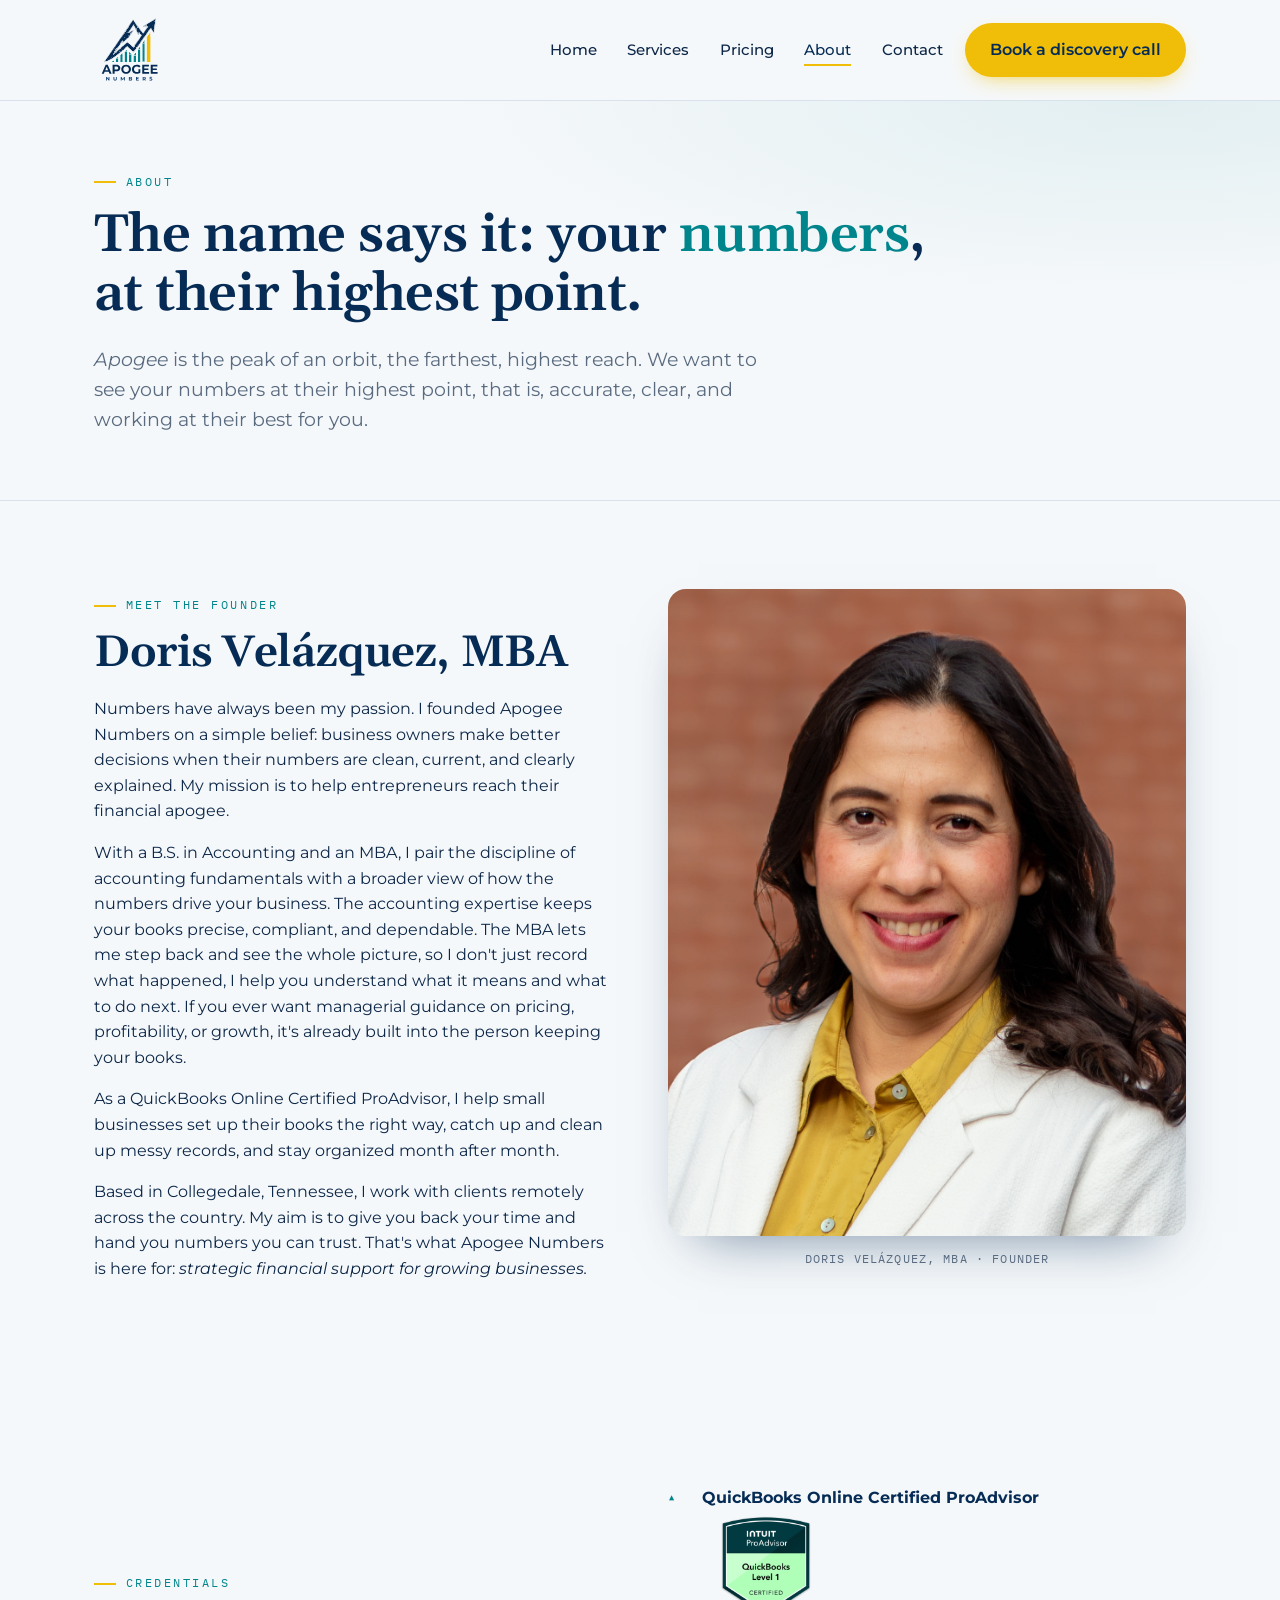
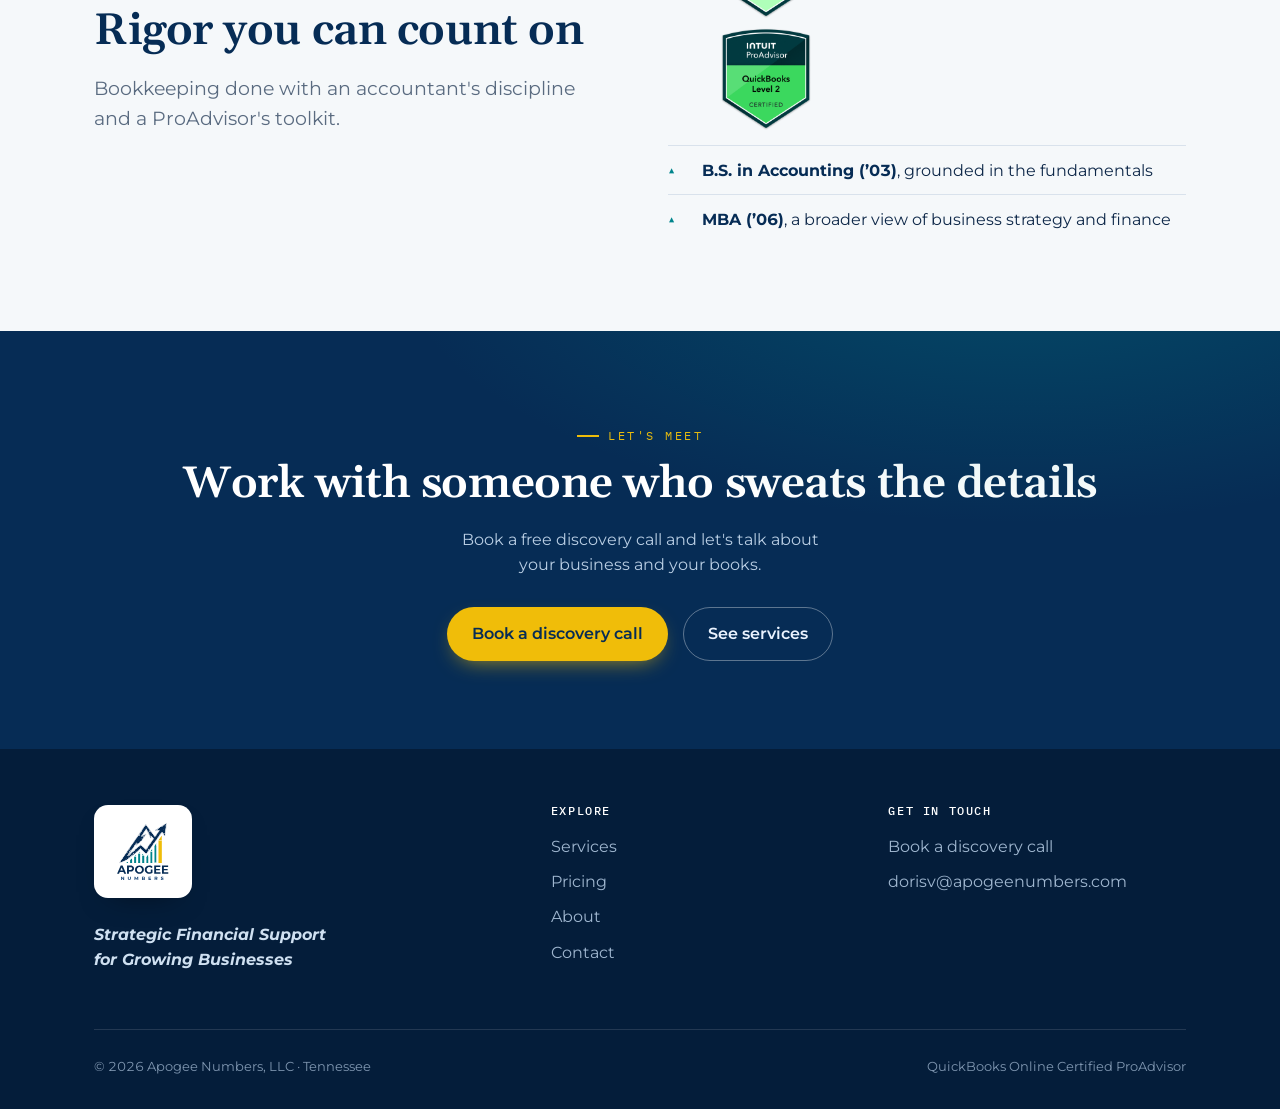
==== about.html @ ad6f719a "Add files via upload" ====
<!DOCTYPE html>
<html lang="en">
<head>
<!-- Google tag (gtag.js) -->
<script async src="https://www.googletagmanager.com/gtag/js?id=G-B1SPWSXXC4"></script>
<script>
  window.dataLayer = window.dataLayer || [];
  function gtag(){dataLayer.push(arguments);}
  gtag('js', new Date());

  gtag('config', 'G-B1SPWSXXC4');
</script>
<meta charset="UTF-8">
<meta name="viewport" content="width=device-width, initial-scale=1.0">
<title>About — Apogee Numbers</title>
<meta name="description" content="Apogee Numbers is a bookkeeping practice founded by Doris Velázquez, MBA, offering strategic financial support for growing businesses. QuickBooks Online Certified ProAdvisor based in Collegedale, Tennessee.">
<link rel="preconnect" href="https://fonts.googleapis.com">
<link rel="preconnect" href="https://fonts.gstatic.com" crossorigin>
<link href="https://fonts.googleapis.com/css2?family=Gelasio:ital,wght@0,400;0,500;0,600;0,700;1,500&family=Montserrat:wght@400;500;600;700&family=IBM+Plex+Mono:wght@400;500&display=swap" rel="stylesheet">
<link rel="stylesheet" href="styles.css">
</head>
<body>

<header class="site-nav">
  <div class="wrap">
        <a class="brand" href="index.html" aria-label="Apogee Numbers home">
      <img class="logo" src="Logo1_transparent.svg" alt="Apogee Numbers" width="130" height="48">
    </a>
    <nav class="nav-right" aria-label="Primary">
      <ul class="nav-links" id="menu">
        <li><a href="index.html">Home</a></li>
        <li><a href="services.html">Services</a></li>
        <li><a href="pricing.html">Pricing</a></li>
        <li><a href="about.html" aria-current="page">About</a></li>
        <li><a href="contact.html">Contact</a></li>
      </ul>
      <a class="btn btn-primary" href="https://calendly.com/apogeenumbers/30min" target="_blank" rel="noopener">Book a discovery call</a>
      <button class="nav-toggle" aria-label="Menu" aria-controls="menu" aria-expanded="false"><span></span><span></span><span></span></button>
    </nav>
  </div>
</header>

<section class="page-hero">
  <div class="wrap">
    <p class="eyebrow">About</p>
    <h1>The name says it: your <span style="color:#00858c;">numbers</span>,<br>at their highest point.</h1>
    <p class="lead"><em>Apogee</em> is the peak of an orbit, the farthest, highest reach. We want to see your numbers at their highest point, that is, accurate, clear, and working at their best for you.</p>
  </div>
</section>

<!-- FOUNDER STORY -->
<section>
  <div class="wrap">
    <div class="split founder reveal">
      <div>
        <p class="eyebrow">Meet the founder</p>
        <h2>Doris Velázquez, MBA</h2>
        <p>Numbers have always been my passion. I founded Apogee Numbers on a simple belief: business owners make better decisions when their numbers are clean, current, and clearly explained. My mission is to help entrepreneurs reach their financial apogee.</p>
        <p>With a B.S. in Accounting and an MBA, I pair the discipline of accounting fundamentals with a broader view of how the numbers drive your business. The accounting expertise keeps your books precise, compliant, and dependable. The MBA lets me step back and see the whole picture, so I don't just record what happened, I help you understand what it means and what to do next. If you ever want managerial guidance on pricing, profitability, or growth, it's already built into the person keeping your books.</p>
        <p>As a QuickBooks Online Certified ProAdvisor, I help small businesses set up their books the right way, catch up and clean up messy records, and stay organized month after month.</p>
        <p>Based in Collegedale, Tennessee, I work with clients remotely across the country. My aim is to give you back your time and hand you numbers you can trust. That's what Apogee Numbers is here for: <em>strategic financial support for growing businesses.</em></p>
      </div>
      <div>
        <img class="avatar" src="Profile.jpeg" alt="Doris Velázquez, MBA, founder of Apogee Numbers">
        <p class="avatar-cap">Doris Velázquez, MBA · Founder</p>
      </div>
    </div>
  </div>
</section>

<!-- CREDENTIALS -->
<section>
  <div class="wrap">
    <div class="split reveal">
      <div>
        <p class="eyebrow">Credentials</p>
        <h2>Rigor you can count on</h2>
        <p class="lead">Bookkeeping done with an accountant's discipline and a ProAdvisor's toolkit.</p>
      </div>
      <ul class="checklist reveal" style="margin-top:0;">
        <li><b>QuickBooks Online Certified ProAdvisor</b> <img class="qbo-badge" src="QBO_Level_1_Badge.png" alt="QuickBooks Certified Level 1"><img class="qbo-badge" src="Level_2_badge.png" alt="QuickBooks Certified Level 2"></li>
        <li><b>B.S. in Accounting (’03)</b>, grounded in the fundamentals</li>
        <li><b>MBA (’06)</b>, a broader view of business strategy and finance</li>
      </ul>
    </div>
  </div>
</section>

<section class="cta-band">
  <div class="wrap">
    <p class="eyebrow" style="justify-content:center;color:var(--gold);">Let's meet</p>
    <h2>Work with someone who sweats the details</h2>
    <p>Book a free discovery call and let's talk about<br>your business and your books.</p>
    <div class="btn-row"><a class="btn btn-primary" href="https://calendly.com/apogeenumbers/30min" target="_blank" rel="noopener">Book a discovery call</a><a class="btn btn-light" href="services.html">See services</a></div>
  </div>
</section>

<footer class="site-foot">
  <div class="wrap">
    <div class="grid">
      <div><a class="foot-logo" href="index.html"><img src="Logo1_transparent.svg" alt="Apogee Numbers" width="150" height="66"></a>
        <p class="tagline-foot">Strategic Financial Support<br>for Growing Businesses</p></div>
      <div><h4>Explore</h4><ul><li><a href="services.html">Services</a></li><li><a href="pricing.html">Pricing</a></li><li><a href="about.html">About</a></li><li><a href="contact.html">Contact</a></li></ul></div>
      <div><h4>Get in touch</h4><ul><li><a href="contact.html">Book a discovery call</a></li><li><a href="mailto:dorisv@apogeenumbers.com">dorisv@apogeenumbers.com</a></li></ul></div>
    </div>
    <div class="foot-bottom"><span>© 2026 Apogee Numbers, LLC · Tennessee</span><span>QuickBooks Online Certified ProAdvisor</span></div>
  </div>
</footer>

<script src="app.js"></script>
</body>
</html>
---- styles.css ----
/* ============================================================
   Apogee Numbers — shared stylesheet
   Palette: navy #062C55 · teal #00858C · gold #F0BD09
   Type: Gelasio (display, Cambria-metric) · Montserrat (body) · IBM Plex Mono (ledger figures)
   ============================================================ */

:root {
  --navy: #062C55;
  --navy-deep: #041d3a;
  --teal: #00858C;
  --teal-soft: #0aa3ab;
  --gold: #F0BD09;
  --ink: #0d2748;
  --muted: #5a6b80;
  --paper: #F5F8FA;
  --paper-2: #eef3f7;
  --white: #ffffff;
  --line: #d9e2ec;
  --radius: 14px;
  --maxw: 1140px;
  --ease: cubic-bezier(0.22, 1, 0.36, 1);
}

* { box-sizing: border-box; }

html { scroll-behavior: smooth; }

body {
  margin: 0;
  font-family: "Montserrat", system-ui, -apple-system, sans-serif;
  color: var(--ink);
  background: var(--paper);
  line-height: 1.6;
  -webkit-font-smoothing: antialiased;
  font-feature-settings: "tnum" 1; /* tabular figures */
}

h1, h2, h3, h4 {
  font-family: "Gelasio", Cambria, Georgia, serif;
  color: var(--navy);
  line-height: 1.12;
  letter-spacing: -0.01em;
  margin: 0 0 0.4em;
  font-weight: 600;
}

h1 { font-size: clamp(2.4rem, 5.5vw, 4rem); }
h2 { font-size: clamp(1.8rem, 3.6vw, 2.75rem); }
h3 { font-size: 1.3rem; }

p { margin: 0 0 1rem; }

a { color: var(--teal); text-decoration: none; }
a:hover { color: var(--teal-soft); }

img, svg { max-width: 100%; display: block; }

.wrap {
  width: 100%;
  max-width: var(--maxw);
  margin-inline: auto;
  padding-inline: 1.5rem;
}

.eyebrow {
  font-family: "IBM Plex Mono", monospace;
  font-size: 0.72rem;
  letter-spacing: 0.22em;
  text-transform: uppercase;
  color: var(--teal);
  margin: 0 0 0.9rem;
  display: inline-flex;
  align-items: center;
  gap: 0.6rem;
}
.eyebrow::before {
  content: "";
  width: 22px;
  height: 2px;
  background: var(--gold);
  display: inline-block;
}

.lead { font-size: 1.18rem; color: var(--muted); max-width: 52ch; }

/* ---------- buttons ---------- */
.btn {
  --btn-bg: var(--navy);
  --btn-fg: #fff;
  display: inline-flex;
  align-items: center;
  gap: 0.5rem;
  font-weight: 600;
  font-size: 0.98rem;
  padding: 0.85rem 1.5rem;
  border-radius: 999px;
  border: 1.5px solid transparent;
  background: var(--btn-bg);
  color: var(--btn-fg);
  cursor: pointer;
  transition: transform 0.25s var(--ease), box-shadow 0.25s var(--ease), background 0.2s;
  white-space: nowrap;
}
.btn:hover { transform: translateY(-2px); color: var(--btn-fg); }
.btn-primary {
  --btn-bg: var(--gold);
  --btn-fg: var(--navy);
  box-shadow: 0 8px 22px -10px rgba(240,189,9,0.8);
}
.btn-primary:hover { box-shadow: 0 14px 30px -12px rgba(240,189,9,0.9); }
.btn-ghost {
  --btn-bg: transparent;
  --btn-fg: var(--navy);
  border-color: var(--line);
}
.btn-ghost:hover { border-color: var(--navy); background: var(--white); }
.btn-light {
  --btn-bg: transparent;
  --btn-fg: #eaf3ff;
  border-color: rgba(255,255,255,0.35);
}
.btn-light:hover { border-color: #fff; color: #fff; }

/* ---------- nav ---------- */
.site-nav {
  position: sticky;
  top: 0;
  z-index: 50;
  background: rgba(245,248,250,0.85);
  backdrop-filter: blur(10px);
  border-bottom: 1px solid var(--line);
}
.site-nav .wrap {
  display: flex;
  align-items: center;
  justify-content: space-between;
  min-height: 100px;
  gap: 1rem;
}
.brand {
  display: inline-flex;
  align-items: center;
  gap: 0.6rem;
  font-family: "Gelasio", Cambria, Georgia, serif;
  font-weight: 600;
  font-size: 1.28rem;
  color: var(--navy);
  letter-spacing: -0.01em;
}
.brand:hover { color: var(--navy); }
.brand .peak { width: 26px; height: 26px; flex: none; }
.brand b { font-weight: 600; }
.brand .thin { color: var(--teal); }
.brand img.logo { height: 72px; width: auto; display: block; }

.nav-links {
  display: flex;
  align-items: center;
  gap: 1.9rem;
  list-style: none;
  margin: 0;
  padding: 0;
}
.nav-links a {
  color: var(--ink);
  font-size: 0.96rem;
  font-weight: 500;
  padding: 0.3rem 0;
  position: relative;
}
.nav-links a::after {
  content: "";
  position: absolute;
  left: 0; bottom: -2px;
  width: 0; height: 2px;
  background: var(--gold);
  transition: width 0.25s var(--ease);
}
.nav-links a:hover::after,
.nav-links a[aria-current="page"]::after { width: 100%; }
.nav-links a[aria-current="page"] { color: var(--navy); }

.nav-right { display: flex; align-items: center; gap: 1.4rem; }

.nav-toggle {
  display: none;
  background: none;
  border: 0;
  cursor: pointer;
  padding: 8px;
}
.nav-toggle span {
  display: block;
  width: 24px; height: 2px;
  background: var(--navy);
  margin: 5px 0;
  transition: 0.3s var(--ease);
}

/* ---------- sections ---------- */
section { padding: 5.5rem 0; }
.section-tight { padding: 3.5rem 0; }

/* ---------- hero ---------- */
.hero {
  padding: 5rem 0 4.5rem;
  background:
    radial-gradient(120% 80% at 85% 0%, rgba(0,133,140,0.07), transparent 60%),
    var(--paper);
}
.hero .grid {
  display: grid;
  grid-template-columns: 1.05fr 0.95fr;
  gap: 3.5rem;
  align-items: center;
}
.hero h1 span { color: var(--teal); }
.hero .tagline {
  font-family: "Gelasio", Cambria, Georgia, serif;
  font-style: italic;
  font-size: 1.35rem;
  color: var(--navy);
  margin: 0.5rem 0 1.3rem;
}
.hero-cta { display: flex; gap: 0.9rem; flex-wrap: wrap; margin-top: 1.8rem; }

/* hero logo panel */
.hero-logo {
  background:
    radial-gradient(90% 90% at 50% 30%, rgba(0,133,140,0.08), transparent 70%),
    var(--white);
  border: 1px solid var(--line);
  border-radius: 24px;
  padding: 3rem;
  display: flex;
  align-items: center;
  justify-content: center;
  box-shadow: 0 30px 60px -35px rgba(6,44,85,0.5);
}
.hero-logo img { width: 100%; max-width: 380px; height: auto; }

/* ---------- trust strip ---------- */
.trust {
  border-top: 1px solid var(--line);
  border-bottom: 1px solid var(--line);
  background: var(--white);
}
.trust .wrap {
  display: flex;
  flex-wrap: wrap;
  gap: 1rem 2.6rem;
  justify-content: center;
  padding-block: 1.3rem;
  font-family: "IBM Plex Mono", monospace;
  font-size: 0.78rem;
  letter-spacing: 0.08em;
  color: var(--muted);
  text-transform: uppercase;
}
.trust span { display: inline-flex; align-items: center; gap: 0.55rem; }
.trust span::before {
  content: "▲";
  color: var(--gold);
  font-size: 0.6rem;
}

/* ---------- section header ---------- */
.sec-head { max-width: 60ch; margin-bottom: 3rem; }
.sec-head.center { margin-inline: auto; text-align: center; }
.sec-head.center .eyebrow { justify-content: center; }

/* ---------- service cards ---------- */
.cards {
  display: grid;
  grid-template-columns: repeat(auto-fit, minmax(240px, 1fr));
  gap: 1.3rem;
}
.card {
  background: var(--white);
  border: 1px solid var(--line);
  border-radius: var(--radius);
  padding: 1.9rem 1.6rem;
  transition: transform 0.3s var(--ease), box-shadow 0.3s var(--ease), border-color 0.3s;
}
.card:hover {
  transform: translateY(-4px);
  box-shadow: 0 24px 44px -28px rgba(6,44,85,0.4);
  border-color: transparent;
}
.card .num {
  font-family: "IBM Plex Mono", monospace;
  font-size: 0.72rem;
  letter-spacing: 0.12em;
  color: var(--teal);
}
.card .icon {
  width: 40px; height: 40px;
  color: var(--teal);
  margin-bottom: 1rem;
}
.card h3 { margin-top: 0.5rem; }
.card p { color: var(--muted); margin-bottom: 0; font-size: 0.97rem; }

/* ---------- process steps ---------- */
.steps { display: grid; grid-template-columns: repeat(auto-fit, minmax(210px, 1fr)); gap: 1.6rem; }
.step { position: relative; padding-top: 2.2rem; }
.step .step-n {
  position: absolute;
  top: 0; left: 0;
  font-family: "IBM Plex Mono", monospace;
  font-size: 0.85rem;
  color: var(--gold);
  font-weight: 500;
}
.step::before {
  content: "";
  position: absolute;
  top: 0.55rem; left: 2.6rem; right: 0;
  height: 1px;
  background: linear-gradient(90deg, var(--gold), transparent);
}
.step h3 { font-size: 1.1rem; }
.step p { color: var(--muted); font-size: 0.95rem; margin-bottom: 0; }

/* ---------- split / value ---------- */
.split {
  display: grid;
  grid-template-columns: 1fr 1fr;
  gap: 3.5rem;
  align-items: center;
}
.checklist { list-style: none; margin: 1.5rem 0 0; padding: 0; }
.checklist li {
  position: relative;
  padding: 0.7rem 0 0.7rem 2.1rem;
  border-bottom: 1px solid var(--line);
  color: var(--ink);
}
.checklist li:last-child { border-bottom: 0; }
.checklist li::before {
  content: "▲";
  position: absolute;
  left: 0; top: 0.85rem;
  color: var(--teal);
  font-size: 0.75rem;
}
.checklist li b { color: var(--navy); }

/* panel used on inner pages */
.panel {
  background: var(--white);
  border: 1px solid var(--line);
  border-radius: 20px;
  padding: 2.4rem;
}
.panel-navy {
  background: var(--navy);
  color: #cfe0f1;
  border: 0;
}
.panel-navy h2, .panel-navy h3 { color: #fff; }

/* ---------- founder note ---------- */
.founder { align-items: start; }
.founder .avatar {
  width: 100%;
  aspect-ratio: 4 / 5;
  border-radius: 18px;
  object-fit: cover;
  object-position: center 20%;
  display: block;
  box-shadow: 0 26px 55px -30px rgba(6,44,85,0.6);
}
.founder .avatar-cap {
  font-family: "IBM Plex Mono", monospace;
  font-size: 0.72rem;
  letter-spacing: 0.1em;
  text-transform: uppercase;
  color: var(--muted);
  margin-top: 0.9rem;
  text-align: center;
}
.founder blockquote {
  margin: 0;
  font-family: "Gelasio", Cambria, Georgia, serif;
  font-size: 1.5rem;
  line-height: 1.4;
  color: var(--navy);
}
.founder cite {
  display: block;
  font-family: "IBM Plex Mono", monospace;
  font-style: normal;
  font-size: 0.8rem;
  letter-spacing: 0.08em;
  color: var(--muted);
  margin-top: 1.4rem;
}

/* ---------- CTA band ---------- */
.cta-band { background: var(--navy); position: relative; overflow: hidden; }
.cta-band::after {
  content: "";
  position: absolute;
  inset: 0;
  background: radial-gradient(90% 120% at 80% -20%, rgba(0,133,140,0.35), transparent 55%);
  pointer-events: none;
}
.cta-band .wrap { position: relative; text-align: center; }
.cta-band h2 { color: #fff; }
.cta-band p { color: #b9cee4; max-width: 46ch; margin-inline: auto; }
.cta-band .btn-row { display: flex; gap: 0.9rem; justify-content: center; flex-wrap: wrap; margin-top: 1.8rem; }

/* ---------- pricing ---------- */
.tiers { display: grid; grid-template-columns: repeat(auto-fit, minmax(270px, 1fr)); gap: 1.5rem; align-items: stretch; }
.tier {
  background: var(--white);
  border: 1px solid var(--line);
  border-radius: 18px;
  padding: 2.2rem 1.9rem;
  display: flex;
  flex-direction: column;
}
.tier.featured {
  border-color: var(--teal);
  box-shadow: 0 26px 50px -30px rgba(0,133,140,0.5);
  position: relative;
}
.tier.featured .flag {
  position: absolute;
  top: -0.85rem; left: 1.9rem;
  background: var(--gold);
  color: var(--navy);
  font-family: "IBM Plex Mono", monospace;
  font-size: 0.68rem;
  letter-spacing: 0.12em;
  text-transform: uppercase;
  padding: 0.3rem 0.8rem;
  border-radius: 999px;
}
.tier h3 { font-size: 1.35rem; margin-bottom: 0.2rem; }
.tier .tier-sub { color: var(--muted); font-size: 0.92rem; min-height: 2.6em; }
.tier .price {
  font-family: "IBM Plex Mono", monospace;
  font-size: 2.4rem;
  color: var(--navy);
  margin: 1rem 0 0.2rem;
  font-weight: 500;
}
.tier .price small { font-size: 0.85rem; color: var(--muted); letter-spacing: 0; }
.tier .price .from { font-size: 0.85rem; color: var(--muted); display: block; letter-spacing: 0.1em; text-transform: uppercase; }
.tier ul {
  list-style: none;
  margin: 1.4rem 0 1.8rem;
  padding: 0;
  flex: 1;
}
.tier ul li {
  padding: 0.55rem 0 0.55rem 1.7rem;
  position: relative;
  font-size: 0.95rem;
  color: var(--ink);
  border-bottom: 1px solid var(--paper-2);
}
.tier ul li::before {
  content: "▲";
  position: absolute; left: 0; top: 0.7rem;
  color: var(--teal); font-size: 0.65rem;
}

/* horizontal service boxes (pricing) */
.svc-boxes { display: flex; flex-direction: column; gap: 1.3rem; }
.svc-box {
  background: #fff;
  border: 1px solid var(--line);
  border-radius: 16px;
  padding: 1.9rem 2.1rem;
  display: grid;
  grid-template-columns: 1fr 1.25fr;
  gap: 1.2rem 2.6rem;
  align-items: start;
  transition: box-shadow 0.3s var(--ease), transform 0.3s var(--ease);
}
.svc-box:hover { transform: translateY(-3px); box-shadow: 0 22px 44px -28px rgba(6,44,85,0.4); }
.svc-box h3 { font-size: 1.4rem; margin-bottom: 0.3rem; }
.svc-box .svc-box-main p { color: var(--muted); margin-bottom: 0; }
.svc-box .svc-price {
  font-family: "IBM Plex Mono", monospace;
  font-size: 1.7rem;
  color: var(--navy) !important;
  margin: 0.2rem 0 0.6rem;
}
.svc-box .svc-price .from { font-size: 0.7rem; text-transform: uppercase; letter-spacing: 0.1em; color: var(--muted); margin-right: 0.3rem; }
.svc-box .svc-price small { font-size: 0.8rem; color: var(--muted); }
.svc-box .svc-list { margin: 0; }
@media (max-width: 760px) {
  .svc-box { grid-template-columns: 1fr; gap: 0.6rem 0; }
}

/* ---------- FAQ ---------- */
.faq { max-width: 780px; margin-inline: auto; }
.faq details {
  border-bottom: 1px solid var(--line);
  padding: 1.3rem 0;
}
.faq summary {
  cursor: pointer;
  font-family: "Gelasio", Cambria, Georgia, serif;
  font-size: 1.18rem;
  color: var(--navy);
  list-style: none;
  display: flex;
  justify-content: space-between;
  gap: 1rem;
}
.faq summary::-webkit-details-marker { display: none; }
.faq summary::after { content: "+"; color: var(--teal); font-family: "IBM Plex Mono", monospace; }
.faq details[open] summary::after { content: "–"; }
.faq details p { margin: 1rem 0 0; color: var(--muted); }

/* ---------- contact ---------- */
.contact-grid { display: grid; grid-template-columns: 1fr 1fr; gap: 3rem; align-items: start; }
.field { margin-bottom: 1.2rem; }
.field label {
  display: block;
  font-family: "IBM Plex Mono", monospace;
  font-size: 0.72rem;
  letter-spacing: 0.1em;
  text-transform: uppercase;
  color: var(--muted);
  margin-bottom: 0.4rem;
}
.field input, .field select, .field textarea {
  width: 100%;
  padding: 0.85rem 1rem;
  border: 1px solid var(--line);
  border-radius: 10px;
  font: inherit;
  color: var(--ink);
  background: var(--white);
  transition: border-color 0.2s, box-shadow 0.2s;
}
.field input:focus, .field select:focus, .field textarea:focus {
  outline: none;
  border-color: var(--teal);
  box-shadow: 0 0 0 3px rgba(0,133,140,0.15);
}
.field textarea { min-height: 130px; resize: vertical; }
.contact-info { }
.contact-info .row {
  display: flex;
  gap: 1rem;
  padding: 1.2rem 0;
  border-bottom: 1px solid var(--line);
}
.contact-info .row:last-child { border-bottom: 0; }
.contact-info .row .ico { color: var(--teal); flex: none; }
.contact-info .row .lbl {
  font-family: "IBM Plex Mono", monospace;
  font-size: 0.7rem;
  letter-spacing: 0.1em;
  text-transform: uppercase;
  color: var(--muted);
}
.contact-info .row .val { color: var(--navy); font-weight: 500; }

/* ---------- page hero (inner) ---------- */
.page-hero {
  padding: 4rem 0 3rem;
  background:
    radial-gradient(100% 90% at 90% 0%, rgba(0,133,140,0.08), transparent 55%),
    var(--paper);
  border-bottom: 1px solid var(--line);
}
.page-hero h1 { font-size: clamp(2.2rem, 4.5vw, 3.3rem); }

/* ---------- footer ---------- */
.site-foot {
  background: var(--navy-deep);
  color: #9fb6cf;
  padding: 3.5rem 0 2rem;
}
.site-foot .grid {
  display: grid;
  grid-template-columns: 1.4fr 1fr 1fr;
  gap: 2.5rem;
  margin-bottom: 2.5rem;
}
.site-foot .brand { color: #fff; margin-bottom: 1rem; }
.foot-logo {
  display: inline-block;
  background: #fff;
  padding: 0.85rem 1rem;
  border-radius: 14px;
  margin-bottom: 1rem;
  box-shadow: 0 12px 30px -18px rgba(0,0,0,0.6);
}
.foot-logo img { height: 66px; width: auto; display: block; }
.site-foot .brand .thin { color: var(--gold); }
.site-foot h4 {
  color: #fff;
  font-family: "IBM Plex Mono", monospace;
  font-size: 0.72rem;
  letter-spacing: 0.14em;
  text-transform: uppercase;
  font-weight: 500;
  margin-bottom: 1rem;
}
.site-foot ul { list-style: none; margin: 0; padding: 0; }
.site-foot ul li { margin-bottom: 0.6rem; }
.site-foot a { color: #9fb6cf; }
.site-foot a:hover { color: #fff; }
.site-foot .tagline-foot {
  font-family: "Montserrat", system-ui, sans-serif;
  font-style: italic;
  font-weight: 700;
  color: #cfe0f1;
  max-width: 34ch;
}
.foot-bottom {
  border-top: 1px solid rgba(255,255,255,0.12);
  padding-top: 1.6rem;
  display: flex;
  justify-content: space-between;
  flex-wrap: wrap;
  gap: 0.6rem;
  font-size: 0.82rem;
  color: #7f96b0;
}

/* small inline certification badges */
.qbo-badge {
  height: 112px;
  width: auto;
  vertical-align: middle;
  margin-left: 0.5rem;
}

/* single-line section heading (wraps on small screens) */
.hdr-oneline { white-space: nowrap; font-size: clamp(1.5rem, 3vw, 2.4rem); }
@media (max-width: 820px) { .hdr-oneline { white-space: normal; } }

/* ---------- responsive ---------- */
@media (max-width: 860px) {
  .site-nav .wrap { min-height: 84px; }
  .nav-links {
    position: fixed;
    inset: 84px 0 auto 0;
    background: var(--paper);
    flex-direction: column;
    align-items: flex-start;
    gap: 0;
    padding: 1rem 1.5rem 1.5rem;
    border-bottom: 1px solid var(--line);
    transform: translateY(-120%);
    transition: transform 0.35s var(--ease);
    box-shadow: 0 20px 40px -25px rgba(6,44,85,0.4);
  }
  .nav-links.open { transform: translateY(0); }
  .nav-links li { width: 100%; }
  .nav-links a { display: block; padding: 0.9rem 0; border-bottom: 1px solid var(--line); }
  .nav-links a::after { display: none; }
  .nav-toggle { display: block; }
  .nav-right .btn { display: none; }
  .brand img.logo { height: 60px; }

  .hero .grid, .split, .contact-grid, .founder { grid-template-columns: 1fr; gap: 2.2rem; }
  .hero-logo { max-width: 360px; margin: 0 auto; }
  .site-foot .grid { grid-template-columns: 1fr; gap: 1.8rem; }
  section { padding: 4rem 0; }
}

@media (prefers-reduced-motion: reduce) {
  * { animation: none !important; transition: none !important; scroll-behavior: auto !important; }
}

/* focus visibility */
a:focus-visible, button:focus-visible, summary:focus-visible,
input:focus-visible, textarea:focus-visible, select:focus-visible {
  outline: 3px solid var(--gold);
  outline-offset: 2px;
  border-radius: 4px;
}

/* reveal on scroll */
.reveal { opacity: 0; transform: translateY(18px); transition: opacity 0.7s var(--ease), transform 0.7s var(--ease); }
.reveal.in { opacity: 1; transform: none; }
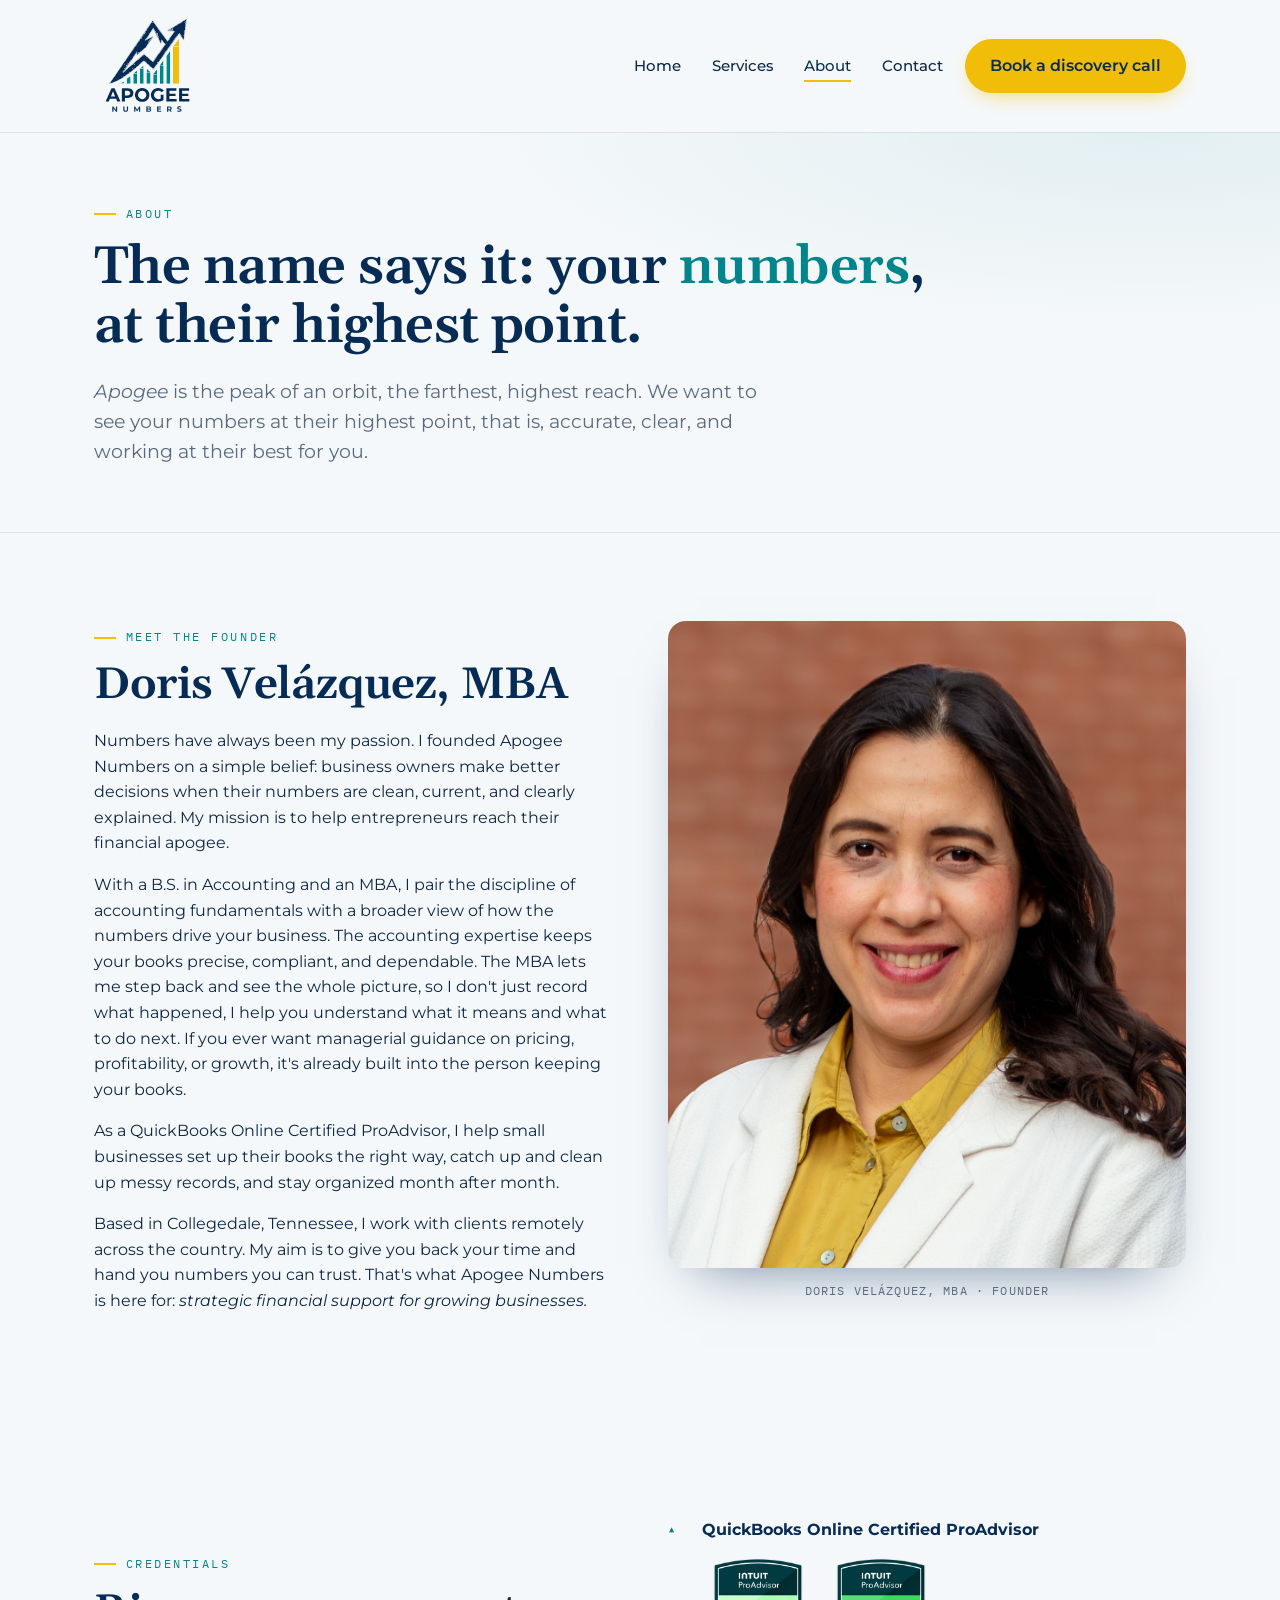
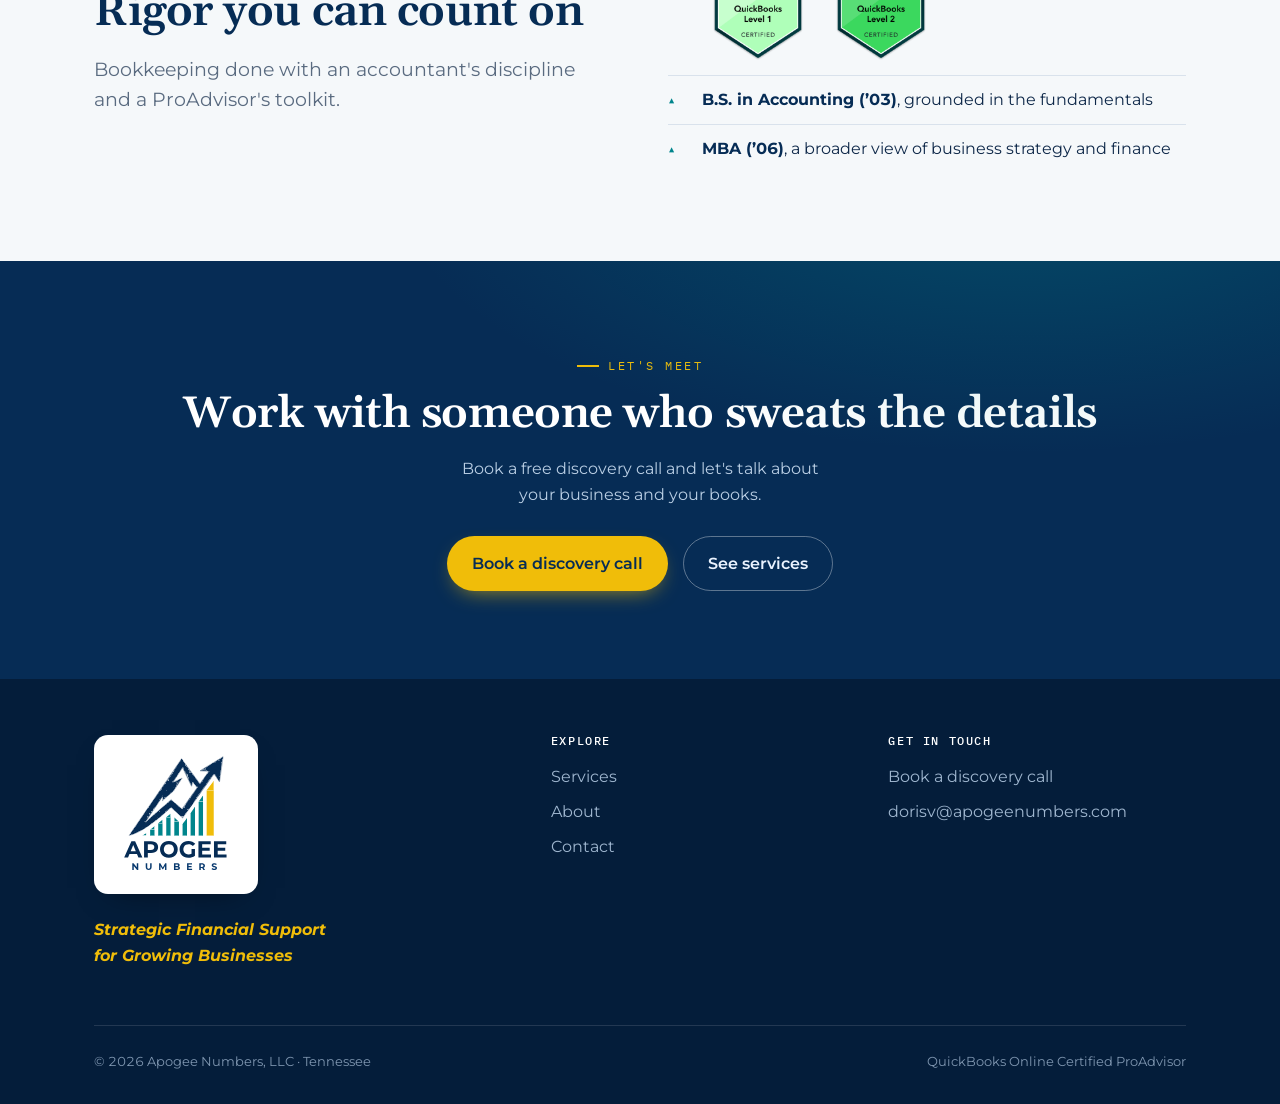
==== commit 9907fa1f: "new" ====
--- a/about.html
+++ b/about.html
@@ -30,7 +30,6 @@
       <ul class="nav-links" id="menu">
         <li><a href="index.html">Home</a></li>
         <li><a href="services.html">Services</a></li>
-        <li><a href="pricing.html">Pricing</a></li>
         <li><a href="about.html" aria-current="page">About</a></li>
         <li><a href="contact.html">Contact</a></li>
       </ul>
@@ -78,7 +77,12 @@
         <p class="lead">Bookkeeping done with an accountant's discipline and a ProAdvisor's toolkit.</p>
       </div>
       <ul class="checklist reveal" style="margin-top:0;">
-        <li><b>QuickBooks Online Certified ProAdvisor</b> <img class="qbo-badge" src="QBO_Level_1_Badge.png" alt="QuickBooks Certified Level 1"><img class="qbo-badge" src="Level_2_badge.png" alt="QuickBooks Certified Level 2"></li>
+        <li><b>QuickBooks Online Certified ProAdvisor</b>
+          <span class="badge-row">
+            <img class="qbo-badge" src="QBO_Level_1_Badge.png" alt="QuickBooks Certified Level 1">
+            <img class="qbo-badge" src="Level_2_badge.png" alt="QuickBooks Certified Level 2">
+          </span>
+        </li>
         <li><b>B.S. in Accounting (’03)</b>, grounded in the fundamentals</li>
         <li><b>MBA (’06)</b>, a broader view of business strategy and finance</li>
       </ul>
@@ -100,7 +104,7 @@
     <div class="grid">
       <div><a class="foot-logo" href="index.html"><img src="Logo1_transparent.svg" alt="Apogee Numbers" width="150" height="66"></a>
         <p class="tagline-foot">Strategic Financial Support<br>for Growing Businesses</p></div>
-      <div><h4>Explore</h4><ul><li><a href="services.html">Services</a></li><li><a href="pricing.html">Pricing</a></li><li><a href="about.html">About</a></li><li><a href="contact.html">Contact</a></li></ul></div>
+      <div><h4>Explore</h4><ul><li><a href="services.html">Services</a></li><li><a href="about.html">About</a></li><li><a href="contact.html">Contact</a></li></ul></div>
       <div><h4>Get in touch</h4><ul><li><a href="contact.html">Book a discovery call</a></li><li><a href="mailto:dorisv@apogeenumbers.com">dorisv@apogeenumbers.com</a></li></ul></div>
     </div>
     <div class="foot-bottom"><span>© 2026 Apogee Numbers, LLC · Tennessee</span><span>QuickBooks Online Certified ProAdvisor</span></div>
--- a/styles.css
+++ b/styles.css
@@ -134,7 +134,7 @@
   display: flex;
   align-items: center;
   justify-content: space-between;
-  min-height: 100px;
+  min-height: 132px;
   gap: 1rem;
 }
 .brand {
@@ -151,7 +151,7 @@
 .brand .peak { width: 26px; height: 26px; flex: none; }
 .brand b { font-weight: 600; }
 .brand .thin { color: var(--teal); }
-.brand img.logo { height: 72px; width: auto; display: block; }
+.brand img.logo { height: 108px; width: auto; display: block; }
 
 .nav-links {
   display: flex;
@@ -595,7 +595,7 @@
   margin-bottom: 1rem;
   box-shadow: 0 12px 30px -18px rgba(0,0,0,0.6);
 }
-.foot-logo img { height: 66px; width: auto; display: block; }
+.foot-logo img { height: 132px; width: auto; display: block; }
 .site-foot .brand .thin { color: var(--gold); }
 .site-foot h4 {
   color: #fff;
@@ -614,7 +614,7 @@
   font-family: "Montserrat", system-ui, sans-serif;
   font-style: italic;
   font-weight: 700;
-  color: #cfe0f1;
+  color: #f0bd09;
   max-width: 34ch;
 }
 .foot-bottom {
@@ -632,8 +632,14 @@
 .qbo-badge {
   height: 112px;
   width: auto;
-  vertical-align: middle;
-  margin-left: 0.5rem;
+  display: block;
+}
+.badge-row {
+  display: flex;
+  flex-wrap: nowrap;
+  align-items: center;
+  gap: 0.7rem;
+  margin-top: 0.6rem;
 }
 
 /* single-line section heading (wraps on small screens) */
@@ -642,10 +648,10 @@
 
 /* ---------- responsive ---------- */
 @media (max-width: 860px) {
-  .site-nav .wrap { min-height: 84px; }
+  .site-nav .wrap { min-height: 112px; }
   .nav-links {
     position: fixed;
-    inset: 84px 0 auto 0;
+    inset: 112px 0 auto 0;
     background: var(--paper);
     flex-direction: column;
     align-items: flex-start;
@@ -662,7 +668,7 @@
   .nav-links a::after { display: none; }
   .nav-toggle { display: block; }
   .nav-right .btn { display: none; }
-  .brand img.logo { height: 60px; }
+  .brand img.logo { height: 90px; }
 
   .hero .grid, .split, .contact-grid, .founder { grid-template-columns: 1fr; gap: 2.2rem; }
   .hero-logo { max-width: 360px; margin: 0 auto; }
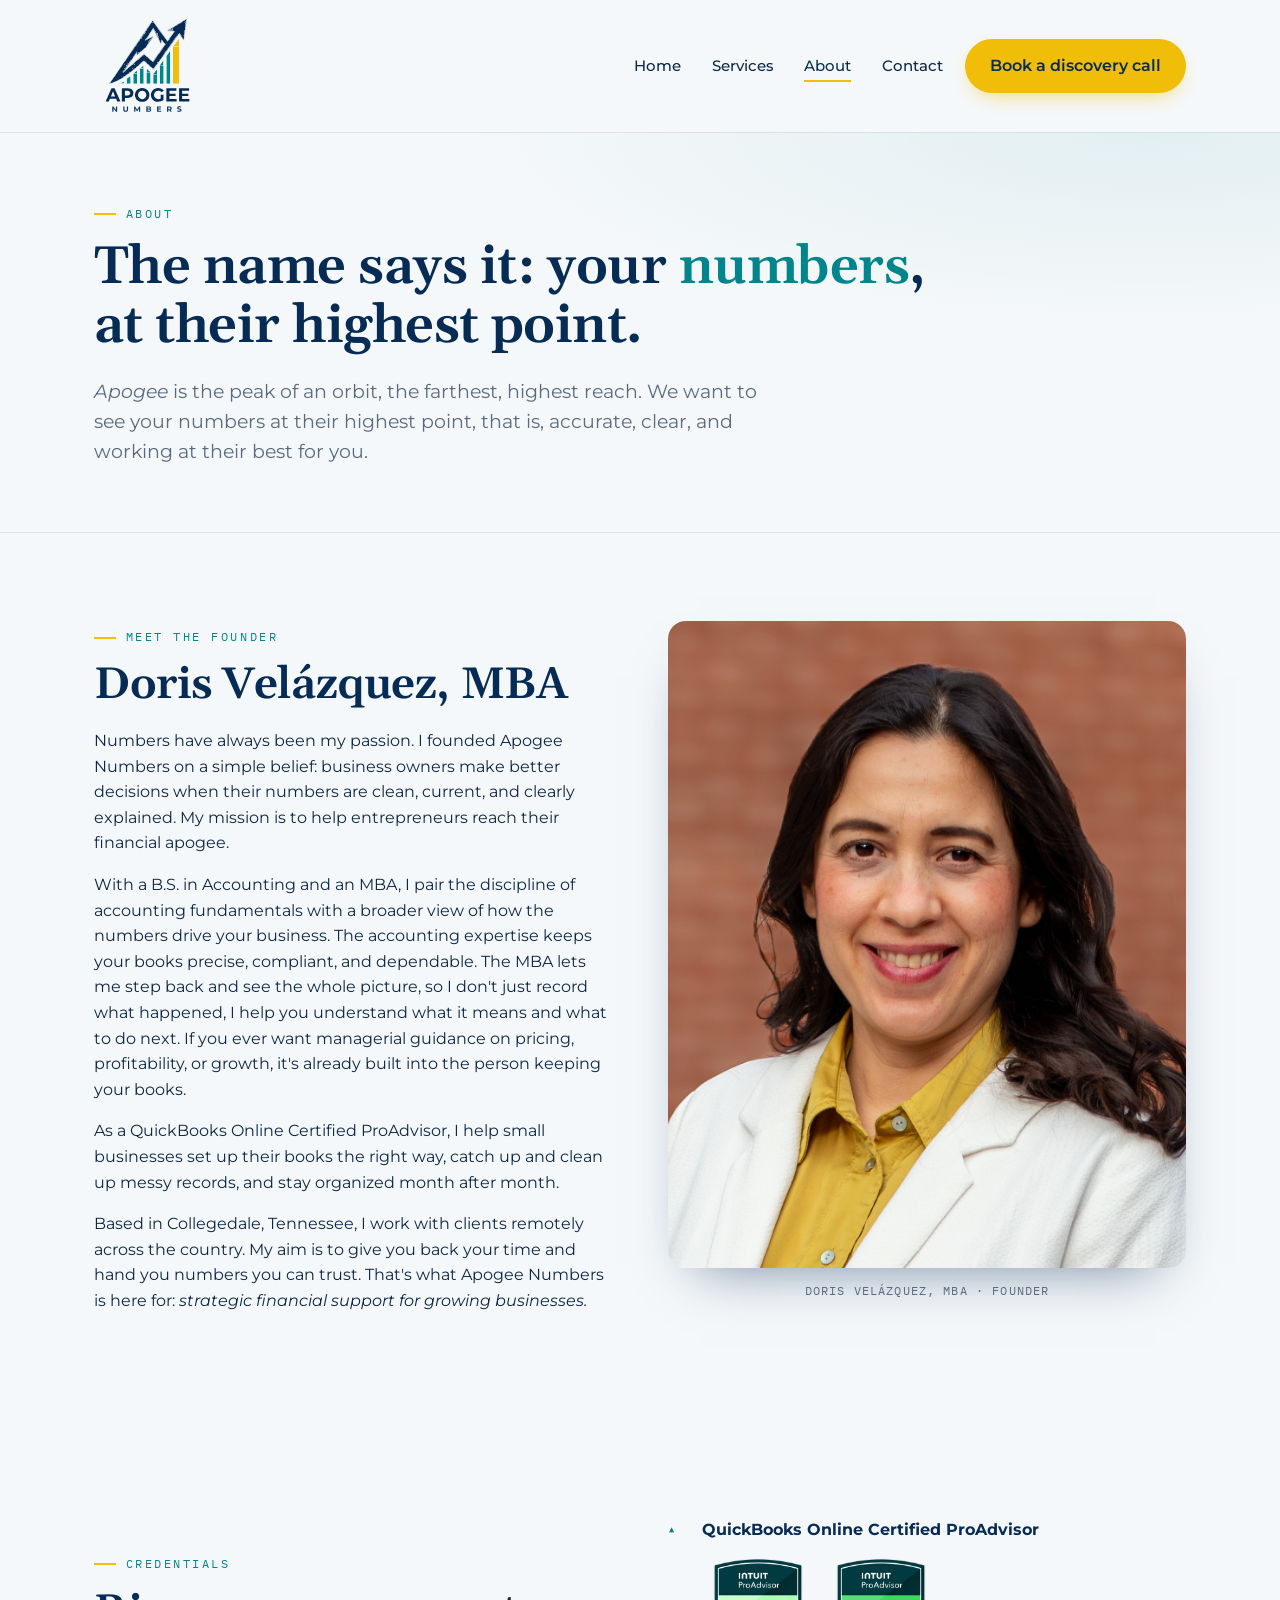
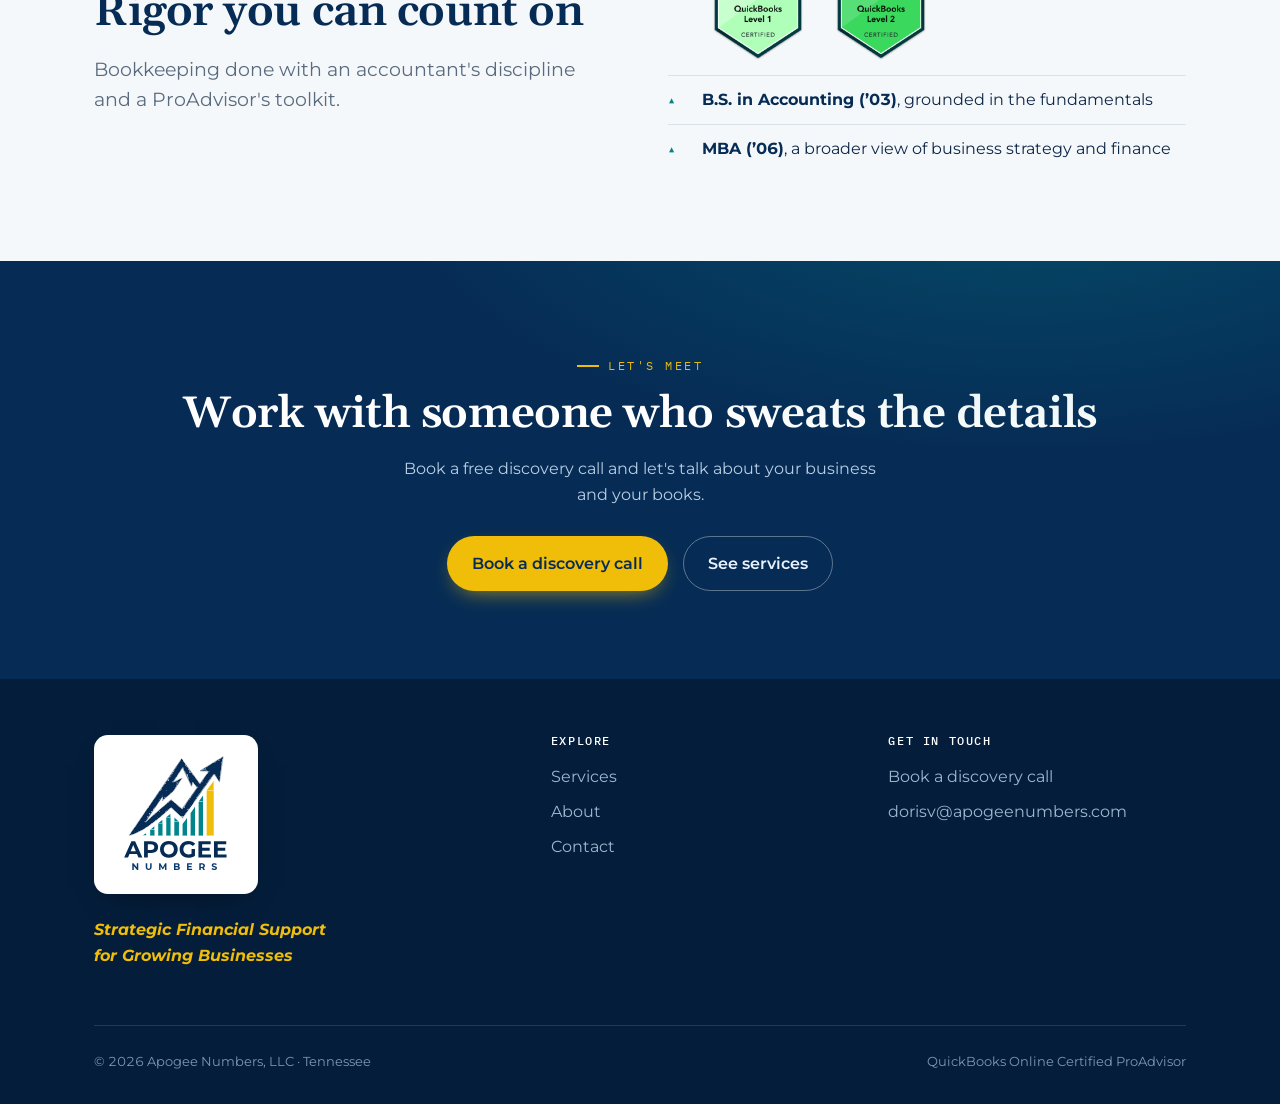
==== commit 302cc8d8: "v1.10" ====
--- a/about.html
+++ b/about.html
@@ -94,7 +94,7 @@
   <div class="wrap">
     <p class="eyebrow" style="justify-content:center;color:var(--gold);">Let's meet</p>
     <h2>Work with someone who sweats the details</h2>
-    <p>Book a free discovery call and let's talk about<br>your business and your books.</p>
+    <p>Book a free discovery call and let's talk about your business and your books.</p>
     <div class="btn-row"><a class="btn btn-primary" href="https://calendly.com/apogeenumbers/30min" target="_blank" rel="noopener">Book a discovery call</a><a class="btn btn-light" href="services.html">See services</a></div>
   </div>
 </section>
--- a/styles.css
+++ b/styles.css
@@ -648,30 +648,43 @@
 
 /* ---------- responsive ---------- */
 @media (max-width: 860px) {
-  .site-nav .wrap { min-height: 112px; }
+  .site-nav .wrap {
+    flex-direction: column;
+    justify-content: flex-start;
+    min-height: 0;
+    gap: 0.45rem;
+    padding-top: 0.7rem;
+    padding-bottom: 0.55rem;
+  }
+  .nav-right { width: 100%; justify-content: center; gap: 0; }
+  .nav-toggle { display: none; }
+  .nav-right .btn { display: none; }
   .nav-links {
-    position: fixed;
-    inset: 112px 0 auto 0;
-    background: var(--paper);
-    flex-direction: column;
-    align-items: flex-start;
-    gap: 0;
-    padding: 1rem 1.5rem 1.5rem;
-    border-bottom: 1px solid var(--line);
-    transform: translateY(-120%);
-    transition: transform 0.35s var(--ease);
-    box-shadow: 0 20px 40px -25px rgba(6,44,85,0.4);
+    position: static;
+    transform: none;
+    inset: auto;
+    width: 100%;
+    flex-direction: row;
+    flex-wrap: wrap;
+    align-items: center;
+    justify-content: center;
+    gap: 0.2rem 1.3rem;
+    background: transparent;
+    border: 0;
+    box-shadow: none;
+    padding: 0;
   }
-  .nav-links.open { transform: translateY(0); }
-  .nav-links li { width: 100%; }
-  .nav-links a { display: block; padding: 0.9rem 0; border-bottom: 1px solid var(--line); }
+  .nav-links.open { transform: none; }
+  .nav-links li { width: auto; }
+  .nav-links a { display: inline-block; padding: 0.35rem 0; border: 0; }
   .nav-links a::after { display: none; }
-  .nav-toggle { display: block; }
-  .nav-right .btn { display: none; }
-  .brand img.logo { height: 90px; }
+  .brand img.logo { height: 56px; }
 
   .hero .grid, .split, .contact-grid, .founder { grid-template-columns: 1fr; gap: 2.2rem; }
-  .hero-logo { max-width: 360px; margin: 0 auto; }
+  .hero-logo { max-width: 340px; margin: 0 auto; padding: 1.8rem; }
+  .hero .tagline { white-space: normal !important; font-size: 1.05rem !important; }
+  .foot-logo img { height: 96px; }
+  .qbo-badge { height: 88px; }
   .site-foot .grid { grid-template-columns: 1fr; gap: 1.8rem; }
   section { padding: 4rem 0; }
 }
